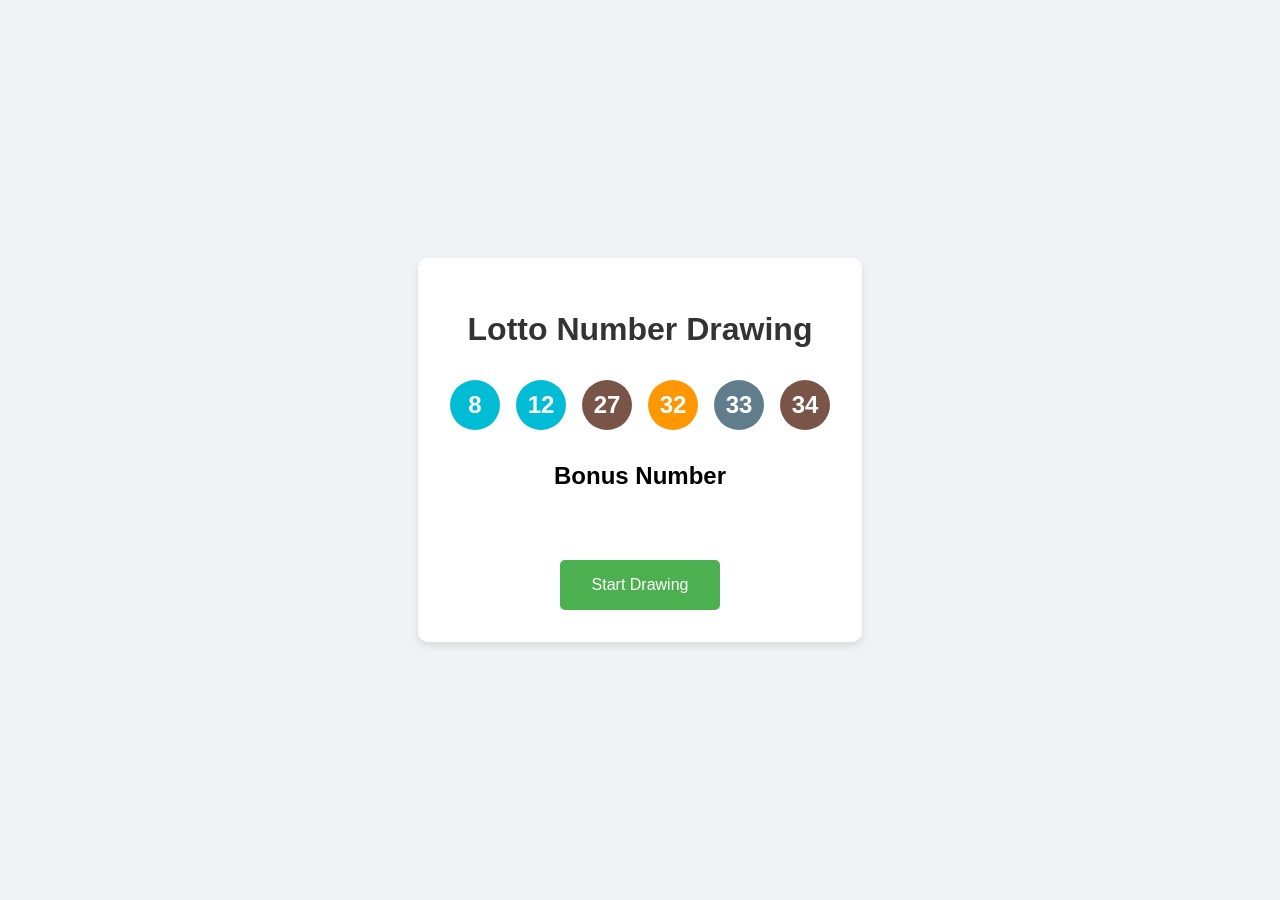
==== index.html @ d831236a "Upload all project files to GitHub" ====
<!DOCTYPE html>
<html lang="en">
<head>
    <meta charset="UTF-8">
    <meta name="viewport" content="width=device-width, initial-scale=1.0">
    <title>Lotto Number Drawing</title>
    <link rel="stylesheet" href="style.css">
</head>
<body>
    <div class="container">
        <h1>Lotto Number Drawing</h1>
        <div id="numbers" class="numbers-container"></div>
        <div id="bonus-container" class="bonus-container">
            <h2>Bonus Number</h2>
            <div id="bonus-number" class="number"></div>
        </div>
        <button id="generate-btn">Start Drawing</button>
    </div>
    <script src="main.js"></script>
</body>
</html>
---- style.css ----
body {
    font-family: 'Arial', sans-serif;
    background-color: #f0f2f5;
    display: flex;
    justify-content: center;
    align-items: center;
    height: 100vh;
    margin: 0;
}

.container {
    background-color: #fff;
    padding: 2rem;
    border-radius: 10px;
    box-shadow: 0 4px 8px rgba(0, 0, 0, 0.1);
    text-align: center;
}

h1 {
    color: #333;
}

.numbers-container {
    display: flex;
    justify-content: center;
    gap: 1rem;
    margin: 2rem 0;
}

.number {
    width: 50px;
    height: 50px;
    border-radius: 50%;
    display: flex;
    justify-content: center;
    align-items: center;
    font-size: 1.5rem;
    font-weight: bold;
    color: #fff;
}

#generate-btn {
    background-color: #4CAF50;
    color: white;
    padding: 1rem 2rem;
    border: none;
    border-radius: 5px;
    cursor: pointer;
    font-size: 1rem;
    transition: background-color 0.3s;
}

#generate-btn:hover {
    background-color: #45a049;
}
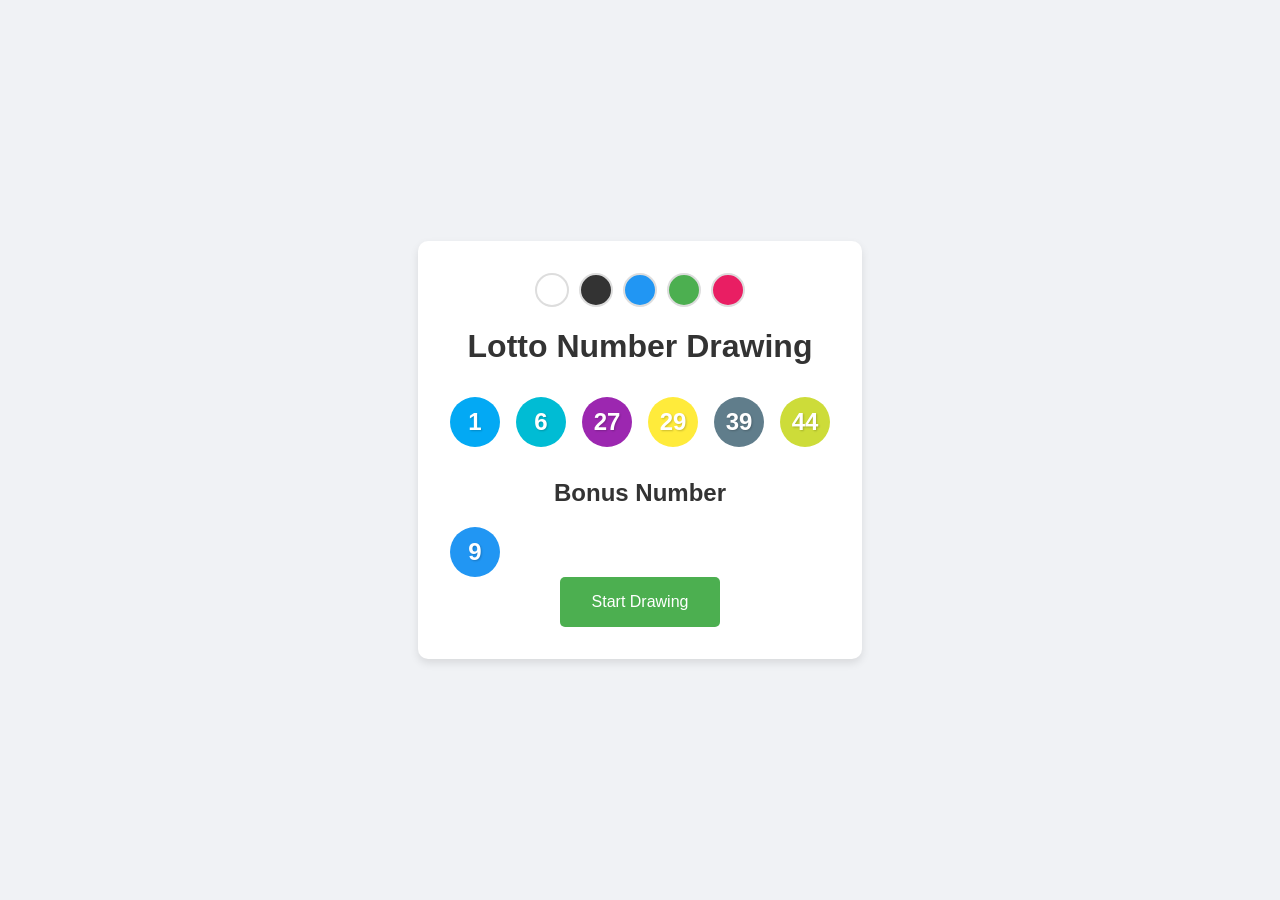
==== commit ff66c39e: "Add 5 themes (Dark, White, Blue, Green, Pink) and bonus number logic" ====
--- a/index.html
+++ b/index.html
@@ -8,6 +8,13 @@
 </head>
 <body>
     <div class="container">
+        <div class="theme-selector">
+            <div class="theme-btn btn-white" data-theme="white"></div>
+            <div class="theme-btn btn-dark" data-theme="dark"></div>
+            <div class="theme-btn btn-blue" data-theme="blue"></div>
+            <div class="theme-btn btn-green" data-theme="green"></div>
+            <div class="theme-btn btn-pink" data-theme="pink"></div>
+        </div>
         <h1>Lotto Number Drawing</h1>
         <div id="numbers" class="numbers-container"></div>
         <div id="bonus-container" class="bonus-container">
--- a/style.css
+++ b/style.css
@@ -1,24 +1,93 @@
+:root {
+    --bg-color: #f0f2f5;
+    --container-bg: #fff;
+    --text-color: #333;
+    --btn-bg: #4CAF50;
+    --btn-hover: #45a049;
+}
+
+body.theme-dark {
+    --bg-color: #1a1a1a;
+    --container-bg: #2d2d2d;
+    --text-color: #f0f2f5;
+    --btn-bg: #555;
+    --btn-hover: #777;
+}
+
+body.theme-blue {
+    --bg-color: #e3f2fd;
+    --container-bg: #ffffff;
+    --text-color: #0d47a1;
+    --btn-bg: #2196f3;
+    --btn-hover: #1976d2;
+}
+
+body.theme-green {
+    --bg-color: #e8f5e9;
+    --container-bg: #ffffff;
+    --text-color: #1b5e20;
+    --btn-bg: #4caf50;
+    --btn-hover: #388e3c;
+}
+
+body.theme-pink {
+    --bg-color: #fce4ec;
+    --container-bg: #ffffff;
+    --text-color: #880e4f;
+    --btn-bg: #e91e63;
+    --btn-hover: #c2185b;
+}
+
 body {
     font-family: 'Arial', sans-serif;
-    background-color: #f0f2f5;
+    background-color: var(--bg-color);
+    color: var(--text-color);
     display: flex;
     justify-content: center;
     align-items: center;
     height: 100vh;
     margin: 0;
+    transition: all 0.3s ease;
 }
 
 .container {
-    background-color: #fff;
+    background-color: var(--container-bg);
     padding: 2rem;
     border-radius: 10px;
     box-shadow: 0 4px 8px rgba(0, 0, 0, 0.1);
     text-align: center;
+    transition: all 0.3s ease;
 }
 
 h1 {
-    color: #333;
+    color: var(--text-color);
 }
+
+.theme-selector {
+    margin-bottom: 20px;
+    display: flex;
+    justify-content: center;
+    gap: 10px;
+}
+
+.theme-btn {
+    width: 30px;
+    height: 30px;
+    border-radius: 50%;
+    border: 2px solid #ddd;
+    cursor: pointer;
+    transition: transform 0.2s;
+}
+
+.theme-btn:hover {
+    transform: scale(1.1);
+}
+
+.btn-white { background-color: #fff; }
+.btn-dark { background-color: #333; }
+.btn-blue { background-color: #2196f3; }
+.btn-green { background-color: #4caf50; }
+.btn-pink { background-color: #e91e63; }
 
 .numbers-container {
     display: flex;
@@ -37,10 +106,11 @@
     font-size: 1.5rem;
     font-weight: bold;
     color: #fff;
+    text-shadow: 1px 1px 2px rgba(0,0,0,0.2);
 }
 
 #generate-btn {
-    background-color: #4CAF50;
+    background-color: var(--btn-bg);
     color: white;
     padding: 1rem 2rem;
     border: none;
@@ -51,5 +121,5 @@
 }
 
 #generate-btn:hover {
-    background-color: #45a049;
+    background-color: var(--btn-hover);
 }
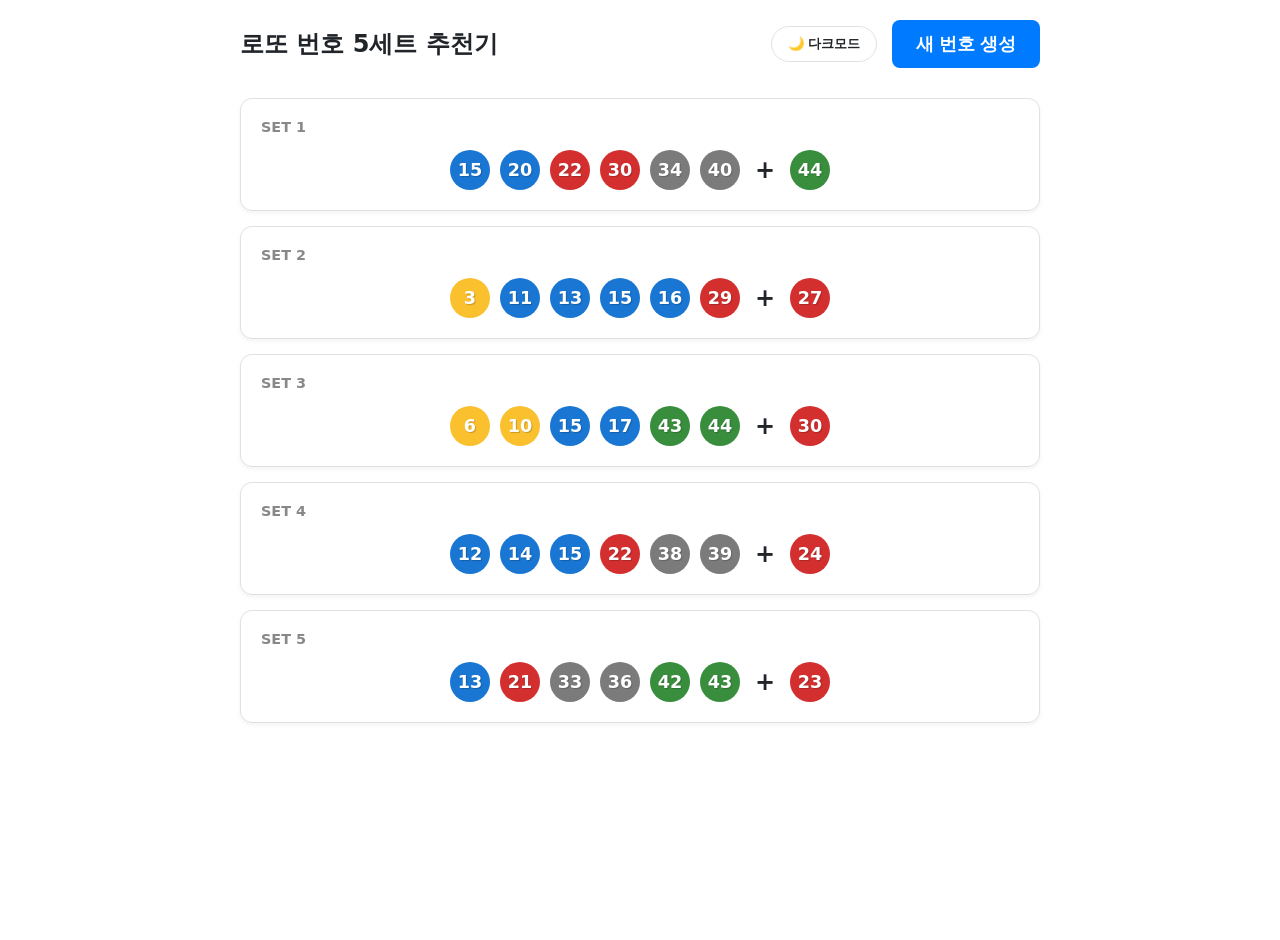
==== commit 2f442324: "Update to 5 sets of lotto numbers and Dark/White mode toggle" ====
--- a/index.html
+++ b/index.html
@@ -1,28 +1,24 @@
 <!DOCTYPE html>
-<html lang="en">
+<html lang="ko">
 <head>
     <meta charset="UTF-8">
     <meta name="viewport" content="width=device-width, initial-scale=1.0">
-    <title>Lotto Number Drawing</title>
+    <title>로또 5세트 추천기 - 다크모드 지원</title>
     <link rel="stylesheet" href="style.css">
 </head>
 <body>
-    <div class="container">
-        <div class="theme-selector">
-            <div class="theme-btn btn-white" data-theme="white"></div>
-            <div class="theme-btn btn-dark" data-theme="dark"></div>
-            <div class="theme-btn btn-blue" data-theme="blue"></div>
-            <div class="theme-btn btn-green" data-theme="green"></div>
-            <div class="theme-btn btn-pink" data-theme="pink"></div>
+    <div class="header">
+        <h1>로또 번호 5세트 추천기</h1>
+        <div class="controls">
+            <button id="theme-toggle">🌙 다크모드</button>
+            <button id="generate-btn">새 번호 생성</button>
         </div>
-        <h1>Lotto Number Drawing</h1>
-        <div id="numbers" class="numbers-container"></div>
-        <div id="bonus-container" class="bonus-container">
-            <h2>Bonus Number</h2>
-            <div id="bonus-number" class="number"></div>
-        </div>
-        <button id="generate-btn">Start Drawing</button>
     </div>
+
+    <div id="results-container" class="lotto-results">
+        <!-- 5세트 결과가 여기에 생성됩니다. -->
+    </div>
+
     <script src="main.js"></script>
 </body>
 </html>
--- a/style.css
+++ b/style.css
@@ -1,125 +1,135 @@
 :root {
-    --bg-color: #f0f2f5;
-    --container-bg: #fff;
-    --text-color: #333;
-    --btn-bg: #4CAF50;
-    --btn-hover: #45a049;
+    --bg-color: #ffffff;
+    --container-bg: #f8f9fa;
+    --text-color: #212529;
+    --card-bg: #ffffff;
+    --btn-bg: #007bff;
+    --btn-hover: #0056b3;
+    --border-color: #dee2e6;
 }
 
-body.theme-dark {
-    --bg-color: #1a1a1a;
-    --container-bg: #2d2d2d;
-    --text-color: #f0f2f5;
-    --btn-bg: #555;
-    --btn-hover: #777;
-}
-
-body.theme-blue {
-    --bg-color: #e3f2fd;
-    --container-bg: #ffffff;
-    --text-color: #0d47a1;
-    --btn-bg: #2196f3;
-    --btn-hover: #1976d2;
-}
-
-body.theme-green {
-    --bg-color: #e8f5e9;
-    --container-bg: #ffffff;
-    --text-color: #1b5e20;
-    --btn-bg: #4caf50;
-    --btn-hover: #388e3c;
-}
-
-body.theme-pink {
-    --bg-color: #fce4ec;
-    --container-bg: #ffffff;
-    --text-color: #880e4f;
-    --btn-bg: #e91e63;
-    --btn-hover: #c2185b;
+body.dark-mode {
+    --bg-color: #121212;
+    --container-bg: #1e1e1e;
+    --text-color: #e0e0e0;
+    --card-bg: #2d2d2d;
+    --btn-bg: #375a7f;
+    --btn-hover: #2b4764;
+    --border-color: #444;
 }
 
 body {
-    font-family: 'Arial', sans-serif;
+    font-family: 'Pretendard', -apple-system, BlinkMacSystemFont, system-ui, Roboto, sans-serif;
     background-color: var(--bg-color);
     color: var(--text-color);
+    margin: 0;
+    padding: 20px;
     display: flex;
-    justify-content: center;
+    flex-direction: column;
     align-items: center;
-    height: 100vh;
-    margin: 0;
-    transition: all 0.3s ease;
+    min-height: 100vh;
+    transition: background-color 0.3s, color 0.3s;
 }
 
-.container {
-    background-color: var(--container-bg);
-    padding: 2rem;
-    border-radius: 10px;
-    box-shadow: 0 4px 8px rgba(0, 0, 0, 0.1);
-    text-align: center;
-    transition: all 0.3s ease;
+.header {
+    width: 100%;
+    max-width: 800px;
+    display: flex;
+    justify-content: space-between;
+    align-items: center;
+    margin-bottom: 30px;
 }
 
-h1 {
-    color: var(--text-color);
+h1 { margin: 0; font-size: 1.5rem; }
+
+.controls {
+    display: flex;
+    gap: 15px;
+    align-items: center;
 }
 
-.theme-selector {
-    margin-bottom: 20px;
-    display: flex;
-    justify-content: center;
-    gap: 10px;
-}
-
-.theme-btn {
-    width: 30px;
-    height: 30px;
-    border-radius: 50%;
-    border: 2px solid #ddd;
+#theme-toggle {
+    padding: 8px 16px;
     cursor: pointer;
-    transition: transform 0.2s;
-}
-
-.theme-btn:hover {
-    transform: scale(1.1);
-}
-
-.btn-white { background-color: #fff; }
-.btn-dark { background-color: #333; }
-.btn-blue { background-color: #2196f3; }
-.btn-green { background-color: #4caf50; }
-.btn-pink { background-color: #e91e63; }
-
-.numbers-container {
-    display: flex;
-    justify-content: center;
-    gap: 1rem;
-    margin: 2rem 0;
-}
-
-.number {
-    width: 50px;
-    height: 50px;
-    border-radius: 50%;
-    display: flex;
-    justify-content: center;
-    align-items: center;
-    font-size: 1.5rem;
+    border-radius: 20px;
+    border: 1px solid var(--border-color);
+    background: var(--card-bg);
+    color: var(--text-color);
     font-weight: bold;
-    color: #fff;
-    text-shadow: 1px 1px 2px rgba(0,0,0,0.2);
 }
 
 #generate-btn {
+    padding: 12px 24px;
     background-color: var(--btn-bg);
     color: white;
-    padding: 1rem 2rem;
     border: none;
-    border-radius: 5px;
+    border-radius: 8px;
     cursor: pointer;
-    font-size: 1rem;
-    transition: background-color 0.3s;
+    font-size: 1.1rem;
+    font-weight: bold;
+    transition: background-color 0.2s;
 }
 
 #generate-btn:hover {
     background-color: var(--btn-hover);
-}+}
+
+.lotto-results {
+    width: 100%;
+    max-width: 800px;
+    display: grid;
+    grid-template-columns: 1fr;
+    gap: 15px;
+}
+
+.lotto-set {
+    background-color: var(--card-bg);
+    border: 1px solid var(--border-color);
+    padding: 20px;
+    border-radius: 12px;
+    display: flex;
+    flex-direction: column;
+    gap: 10px;
+    box-shadow: 0 2px 4px rgba(0,0,0,0.05);
+}
+
+.set-title {
+    font-weight: bold;
+    font-size: 0.9rem;
+    color: #888;
+    margin-bottom: 5px;
+}
+
+.numbers-row {
+    display: flex;
+    flex-wrap: wrap;
+    gap: 10px;
+    align-items: center;
+    justify-content: center;
+}
+
+.ball {
+    width: 40px;
+    height: 40px;
+    border-radius: 50%;
+    display: flex;
+    align-items: center;
+    justify-content: center;
+    color: white;
+    font-weight: bold;
+    font-size: 1.1rem;
+    text-shadow: 1px 1px 1px rgba(0,0,0,0.2);
+}
+
+.plus-sign {
+    font-size: 1.5rem;
+    font-weight: bold;
+    margin: 0 5px;
+}
+
+/* Ball Colors */
+.ball-1-10 { background-color: #fbc02d; } /* Yellow */
+.ball-11-20 { background-color: #1976d2; } /* Blue */
+.ball-21-30 { background-color: #d32f2f; } /* Red */
+.ball-31-40 { background-color: #7b7b7b; } /* Gray */
+.ball-41-45 { background-color: #388e3c; } /* Green */
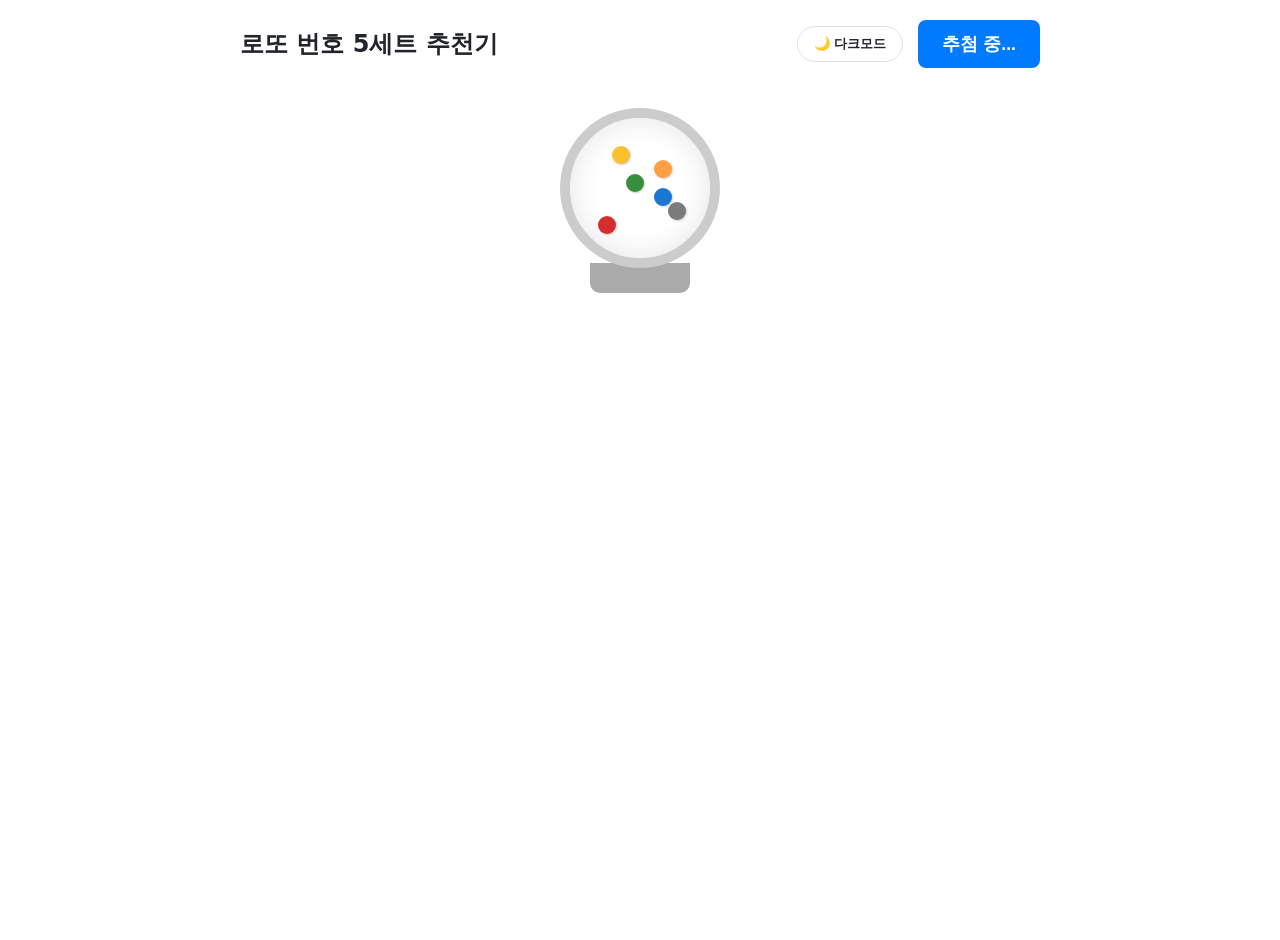
==== commit 4a9c680a: "Add CSS-based animated lotto machine" ====
--- a/index.html
+++ b/index.html
@@ -15,6 +15,19 @@
         </div>
     </div>
 
+    <!-- Lotto Machine -->
+    <div class="machine-container">
+        <div id="lotto-drum" class="lotto-drum">
+            <div class="mini-ball"></div>
+            <div class="mini-ball"></div>
+            <div class="mini-ball"></div>
+            <div class="mini-ball"></div>
+            <div class="mini-ball"></div>
+            <div class="mini-ball"></div>
+        </div>
+        <div class="drum-stand"></div>
+    </div>
+
     <div id="results-container" class="lotto-results">
         <!-- 5세트 결과가 여기에 생성됩니다. -->
     </div>
--- a/style.css
+++ b/style.css
@@ -37,7 +37,7 @@
     display: flex;
     justify-content: space-between;
     align-items: center;
-    margin-bottom: 30px;
+    margin-bottom: 20px;
 }
 
 h1 { margin: 0; font-size: 1.5rem; }
@@ -74,36 +74,139 @@
     background-color: var(--btn-hover);
 }
 
+/* Lotto Machine Styles */
+.machine-container {
+    margin: 20px 0 40px 0;
+    position: relative;
+    width: 180px;
+    height: 200px;
+    display: flex;
+    flex-direction: column;
+    align-items: center;
+}
+
+.lotto-drum {
+    width: 140px;
+    height: 140px;
+    border: 10px solid #ccc;
+    border-radius: 50%;
+    position: relative;
+    background: rgba(255, 255, 255, 0.3);
+    box-shadow: inset 0 0 30px rgba(0,0,0,0.1);
+    display: flex;
+    justify-content: center;
+    align-items: center;
+    overflow: hidden;
+    z-index: 2;
+}
+
+body.dark-mode .lotto-drum {
+    border-color: #555;
+    background: rgba(255, 255, 255, 0.05);
+}
+
+/* Balls inside drum */
+.mini-ball {
+    position: absolute;
+    width: 18px;
+    height: 18px;
+    border-radius: 50%;
+    box-shadow: 1px 1px 2px rgba(0,0,0,0.2);
+}
+
+.mini-ball:nth-child(1) { top: 20%; left: 30%; background: #fbc02d; }
+.mini-ball:nth-child(2) { top: 50%; left: 60%; background: #1976d2; }
+.mini-ball:nth-child(3) { top: 70%; left: 20%; background: #d32f2f; }
+.mini-ball:nth-child(4) { top: 40%; left: 40%; background: #388e3c; }
+.mini-ball:nth-child(5) { top: 60%; left: 70%; background: #7b7b7b; }
+.mini-ball:nth-child(6) { top: 30%; left: 60%; background: #ff9f43; }
+
+.spinning {
+    animation: rotate-drum 0.3s infinite linear;
+}
+
+.spinning .mini-ball {
+    animation: bounce 0.15s infinite alternate;
+}
+
+.drum-stand {
+    width: 100px;
+    height: 30px;
+    background: #aaa;
+    margin-top: -5px;
+    border-radius: 0 0 10px 10px;
+    position: relative;
+    z-index: 1;
+}
+
+body.dark-mode .drum-stand {
+    background: #444;
+}
+
+@keyframes rotate-drum {
+    from { transform: rotate(0deg); }
+    to { transform: rotate(360deg); }
+}
+
+@keyframes bounce {
+    from { transform: translate(0, 0); }
+    to { transform: translate(25px, 35px); }
+}
+
+/* Result Styles */
 .lotto-results {
     width: 100%;
     max-width: 800px;
     display: grid;
     grid-template-columns: 1fr;
-    gap: 15px;
+    gap: 20px;
 }
 
 .lotto-set {
     background-color: var(--card-bg);
     border: 1px solid var(--border-color);
+    border-radius: 15px;
+    display: flex;
+    flex-direction: column;
+    overflow: hidden;
+    box-shadow: 0 4px 12px rgba(0,0,0,0.08);
+    transition: transform 0.2s;
+}
+
+.lotto-set:hover {
+    transform: translateY(-2px);
+}
+
+.set-banner {
+    padding: 10px 20px;
+    color: white;
+    font-weight: bold;
+    font-size: 1rem;
+    display: flex;
+    justify-content: space-between;
+    align-items: center;
+}
+
+.banner-1 { background: linear-gradient(90deg, #ff6b6b, #ee5253); }
+.banner-2 { background: linear-gradient(90deg, #54a0ff, #2e86de); }
+.banner-3 { background: linear-gradient(90deg, #1dd1a1, #10ac84); }
+.banner-4 { background: linear-gradient(90deg, #feca57, #ff9f43); }
+.banner-5 { background: linear-gradient(90deg, #5f27cd, #341f97); }
+
+.set-content {
     padding: 20px;
-    border-radius: 12px;
-    display: flex;
-    flex-direction: column;
-    gap: 10px;
-    box-shadow: 0 2px 4px rgba(0,0,0,0.05);
 }
 
 .set-title {
     font-weight: bold;
     font-size: 0.9rem;
-    color: #888;
-    margin-bottom: 5px;
+    color: rgba(255,255,255,0.9);
 }
 
 .numbers-row {
     display: flex;
     flex-wrap: wrap;
-    gap: 10px;
+    gap: 12px;
     align-items: center;
     justify-content: center;
 }
@@ -127,9 +230,8 @@
     margin: 0 5px;
 }
 
-/* Ball Colors */
-.ball-1-10 { background-color: #fbc02d; } /* Yellow */
-.ball-11-20 { background-color: #1976d2; } /* Blue */
-.ball-21-30 { background-color: #d32f2f; } /* Red */
-.ball-31-40 { background-color: #7b7b7b; } /* Gray */
-.ball-41-45 { background-color: #388e3c; } /* Green */
+.ball-1-10 { background-color: #fbc02d; }
+.ball-11-20 { background-color: #1976d2; }
+.ball-21-30 { background-color: #d32f2f; }
+.ball-31-40 { background-color: #7b7b7b; }
+.ball-41-45 { background-color: #388e3c; }
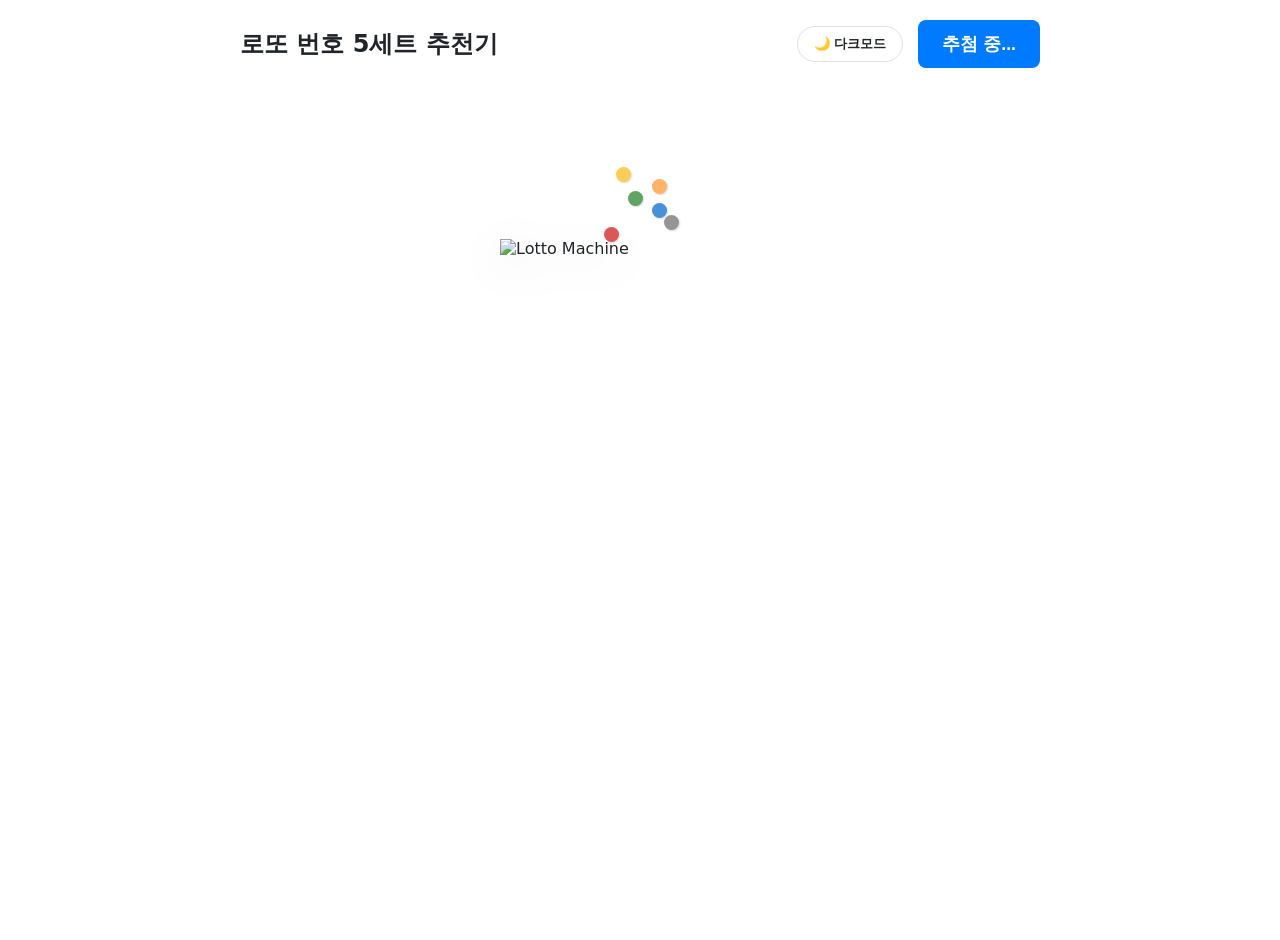
==== commit 63f5297a: "Replace CSS drum with real lotto machine image and enhance broadcast animation" ====
--- a/index.html
+++ b/index.html
@@ -15,17 +15,19 @@
         </div>
     </div>
 
-    <!-- Lotto Machine -->
+    <!-- Real Lotto Machine Image -->
     <div class="machine-container">
-        <div id="lotto-drum" class="lotto-drum">
-            <div class="mini-ball"></div>
-            <div class="mini-ball"></div>
-            <div class="mini-ball"></div>
-            <div class="mini-ball"></div>
-            <div class="mini-ball"></div>
-            <div class="mini-ball"></div>
+        <div id="lotto-drum" class="lotto-drum-wrapper">
+            <img src="https://img.freepik.com/premium-vector/lottery-machine-with-balls-inside-isolated-white-background_655634-585.jpg" alt="Lotto Machine" class="actual-machine-img">
+            <div class="mini-balls-container">
+                <div class="mini-ball"></div>
+                <div class="mini-ball"></div>
+                <div class="mini-ball"></div>
+                <div class="mini-ball"></div>
+                <div class="mini-ball"></div>
+                <div class="mini-ball"></div>
+            </div>
         </div>
-        <div class="drum-stand"></div>
     </div>
 
     <div id="results-container" class="lotto-results">
--- a/style.css
+++ b/style.css
@@ -37,7 +37,7 @@
     display: flex;
     justify-content: space-between;
     align-items: center;
-    margin-bottom: 20px;
+    margin-bottom: 10px;
 }
 
 h1 { margin: 0; font-size: 1.5rem; }
@@ -74,46 +74,66 @@
     background-color: var(--btn-hover);
 }
 
-/* Lotto Machine Styles */
+/* Real Lotto Machine Styles */
 .machine-container {
     margin: 20px 0 40px 0;
     position: relative;
-    width: 180px;
-    height: 200px;
+    width: 280px;
+    height: 300px;
     display: flex;
     flex-direction: column;
     align-items: center;
 }
 
-.lotto-drum {
-    width: 140px;
-    height: 140px;
-    border: 10px solid #ccc;
+.lotto-drum-wrapper {
+    width: 100%;
+    height: 100%;
+    position: relative;
+    display: flex;
+    justify-content: center;
+    align-items: center;
+}
+
+.actual-machine-img {
+    width: 100%;
+    height: auto;
+    max-height: 280px;
+    object-fit: contain;
+    z-index: 1;
+    filter: drop-shadow(0 10px 20px rgba(0,0,0,0.1));
+}
+
+body.dark-mode .actual-machine-img {
+    filter: drop-shadow(0 10px 20px rgba(255,255,255,0.05)) contrast(1.1);
+}
+
+/* Spinning effect for the whole machine or just drum part */
+.spinning .actual-machine-img {
+    animation: shake-machine 0.1s infinite alternate;
+}
+
+.mini-balls-container {
+    position: absolute;
+    width: 120px;
+    height: 120px;
+    top: 35%;
+    left: 50%;
+    transform: translate(-50%, -50%);
+    z-index: 2;
+    overflow: hidden;
     border-radius: 50%;
-    position: relative;
-    background: rgba(255, 255, 255, 0.3);
-    box-shadow: inset 0 0 30px rgba(0,0,0,0.1);
-    display: flex;
-    justify-content: center;
-    align-items: center;
-    overflow: hidden;
-    z-index: 2;
-}
-
-body.dark-mode .lotto-drum {
-    border-color: #555;
-    background: rgba(255, 255, 255, 0.05);
-}
-
-/* Balls inside drum */
+}
+
 .mini-ball {
     position: absolute;
-    width: 18px;
-    height: 18px;
+    width: 15px;
+    height: 15px;
     border-radius: 50%;
     box-shadow: 1px 1px 2px rgba(0,0,0,0.2);
-}
-
+    opacity: 0.8;
+}
+
+/* Initially random positions */
 .mini-ball:nth-child(1) { top: 20%; left: 30%; background: #fbc02d; }
 .mini-ball:nth-child(2) { top: 50%; left: 60%; background: #1976d2; }
 .mini-ball:nth-child(3) { top: 70%; left: 20%; background: #d32f2f; }
@@ -121,36 +141,18 @@
 .mini-ball:nth-child(5) { top: 60%; left: 70%; background: #7b7b7b; }
 .mini-ball:nth-child(6) { top: 30%; left: 60%; background: #ff9f43; }
 
-.spinning {
-    animation: rotate-drum 0.3s infinite linear;
-}
-
 .spinning .mini-ball {
-    animation: bounce 0.15s infinite alternate;
-}
-
-.drum-stand {
-    width: 100px;
-    height: 30px;
-    background: #aaa;
-    margin-top: -5px;
-    border-radius: 0 0 10px 10px;
-    position: relative;
-    z-index: 1;
-}
-
-body.dark-mode .drum-stand {
-    background: #444;
-}
-
-@keyframes rotate-drum {
-    from { transform: rotate(0deg); }
-    to { transform: rotate(360deg); }
-}
-
-@keyframes bounce {
-    from { transform: translate(0, 0); }
-    to { transform: translate(25px, 35px); }
+    animation: crazy-bounce 0.1s infinite alternate;
+}
+
+@keyframes shake-machine {
+    from { transform: translate(-1px, 1px) rotate(-0.5deg); }
+    to { transform: translate(1px, -1px) rotate(0.5deg); }
+}
+
+@keyframes crazy-bounce {
+    0% { transform: translate(0, 0); }
+    100% { transform: translate(40px, 50px); }
 }
 
 /* Result Styles */
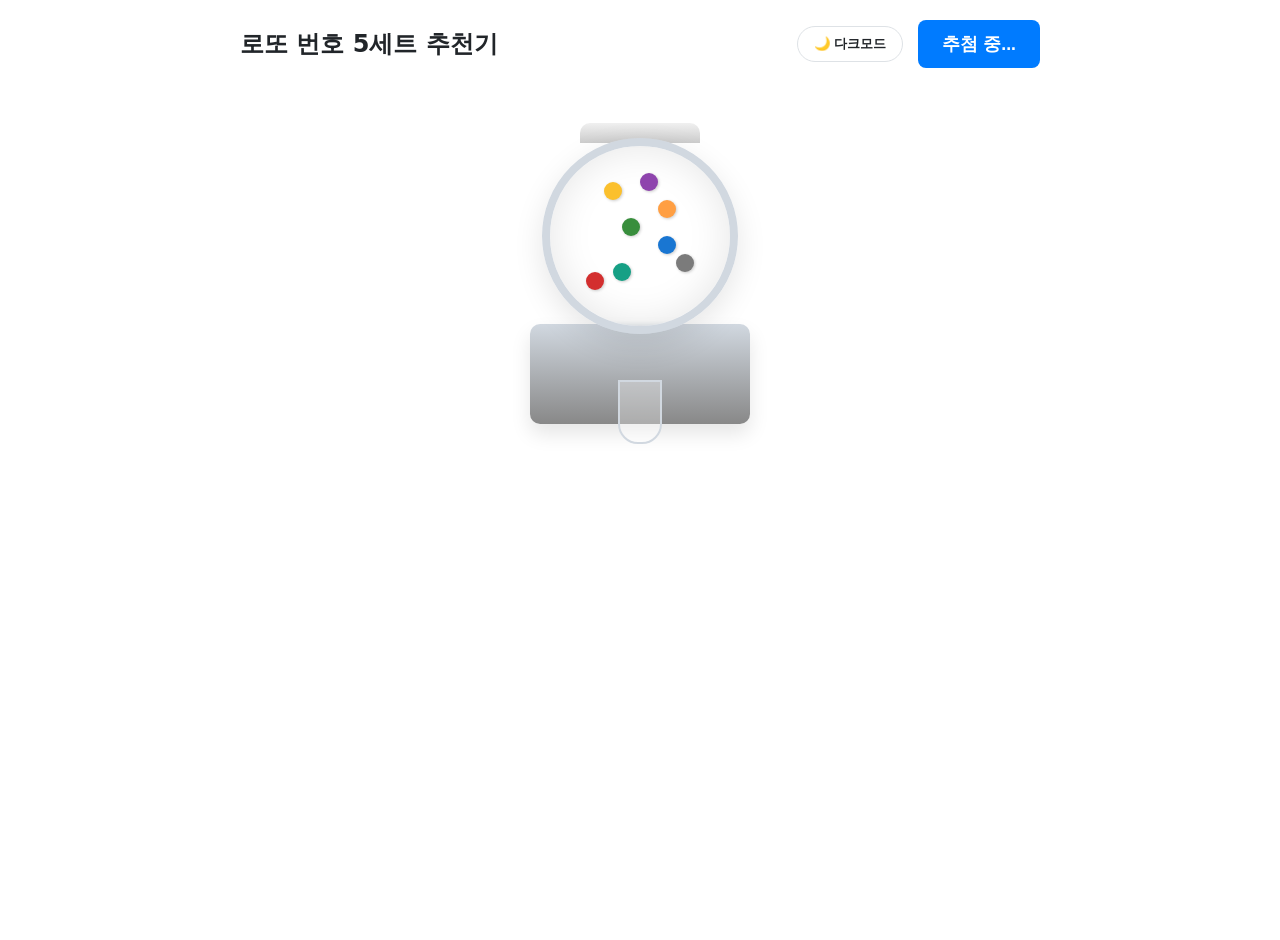
==== commit 8bc84f76: "Replace broken image with high-quality CSS-based lotto machine" ====
--- a/index.html
+++ b/index.html
@@ -15,17 +15,24 @@
         </div>
     </div>
 
-    <!-- Real Lotto Machine Image -->
+    <!-- Realistic CSS Lotto Machine -->
     <div class="machine-container">
-        <div id="lotto-drum" class="lotto-drum-wrapper">
-            <img src="https://img.freepik.com/premium-vector/lottery-machine-with-balls-inside-isolated-white-background_655634-585.jpg" alt="Lotto Machine" class="actual-machine-img">
-            <div class="mini-balls-container">
-                <div class="mini-ball"></div>
-                <div class="mini-ball"></div>
-                <div class="mini-ball"></div>
-                <div class="mini-ball"></div>
-                <div class="mini-ball"></div>
-                <div class="mini-ball"></div>
+        <div id="lotto-drum" class="realistic-machine">
+            <div class="machine-stand-top"></div>
+            <div class="drum-sphere">
+                <div class="inner-balls">
+                    <div class="mini-ball"></div>
+                    <div class="mini-ball"></div>
+                    <div class="mini-ball"></div>
+                    <div class="mini-ball"></div>
+                    <div class="mini-ball"></div>
+                    <div class="mini-ball"></div>
+                    <div class="mini-ball"></div>
+                    <div class="mini-ball"></div>
+                </div>
+            </div>
+            <div class="machine-base">
+                <div class="exit-tube"></div>
             </div>
         </div>
     </div>
--- a/style.css
+++ b/style.css
@@ -6,6 +6,8 @@
     --btn-bg: #007bff;
     --btn-hover: #0056b3;
     --border-color: #dee2e6;
+    --machine-color: #d1d8e0;
+    --glass-color: rgba(255, 255, 255, 0.4);
 }
 
 body.dark-mode {
@@ -16,6 +18,8 @@
     --btn-bg: #375a7f;
     --btn-hover: #2b4764;
     --border-color: #444;
+    --machine-color: #4b4b4b;
+    --glass-color: rgba(255, 255, 255, 0.1);
 }
 
 body {
@@ -37,7 +41,7 @@
     display: flex;
     justify-content: space-between;
     align-items: center;
-    margin-bottom: 10px;
+    margin-bottom: 20px;
 }
 
 h1 { margin: 0; font-size: 1.5rem; }
@@ -74,85 +78,121 @@
     background-color: var(--btn-hover);
 }
 
-/* Real Lotto Machine Styles */
+/* Realistic CSS Lotto Machine Styles */
 .machine-container {
     margin: 20px 0 40px 0;
     position: relative;
-    width: 280px;
-    height: 300px;
+    width: 300px;
+    height: 350px;
+    display: flex;
+    justify-content: center;
+    align-items: center;
+}
+
+.realistic-machine {
+    width: 240px;
+    height: 320px;
+    position: relative;
     display: flex;
     flex-direction: column;
     align-items: center;
 }
 
-.lotto-drum-wrapper {
+.drum-sphere {
+    width: 180px;
+    height: 180px;
+    border-radius: 50%;
+    border: 8px solid var(--machine-color);
+    background: var(--glass-color);
+    backdrop-filter: blur(2px);
+    position: relative;
+    z-index: 5;
+    box-shadow: inset 0 0 40px rgba(0,0,0,0.1), 0 10px 30px rgba(0,0,0,0.1);
+    overflow: hidden;
+    display: flex;
+    justify-content: center;
+    align-items: center;
+}
+
+.inner-balls {
     width: 100%;
     height: 100%;
     position: relative;
-    display: flex;
-    justify-content: center;
-    align-items: center;
-}
-
-.actual-machine-img {
-    width: 100%;
-    height: auto;
-    max-height: 280px;
-    object-fit: contain;
-    z-index: 1;
-    filter: drop-shadow(0 10px 20px rgba(0,0,0,0.1));
-}
-
-body.dark-mode .actual-machine-img {
-    filter: drop-shadow(0 10px 20px rgba(255,255,255,0.05)) contrast(1.1);
-}
-
-/* Spinning effect for the whole machine or just drum part */
-.spinning .actual-machine-img {
-    animation: shake-machine 0.1s infinite alternate;
-}
-
-.mini-balls-container {
+}
+
+.machine-stand-top {
+    width: 120px;
+    height: 20px;
+    background: linear-gradient(to bottom, #f0f0f0, #ccc);
+    border-radius: 10px 10px 0 0;
+    margin-bottom: -5px;
+}
+
+body.dark-mode .machine-stand-top {
+    background: linear-gradient(to bottom, #555, #333);
+}
+
+.machine-base {
+    width: 220px;
+    height: 100px;
+    background: linear-gradient(180deg, var(--machine-color), #888);
+    border-radius: 10px;
+    margin-top: -10px;
+    position: relative;
+    z-index: 2;
+    box-shadow: 0 10px 20px rgba(0,0,0,0.1);
+}
+
+body.dark-mode .machine-base {
+    background: linear-gradient(180deg, #444, #222);
+}
+
+.exit-tube {
+    width: 40px;
+    height: 60px;
+    background: rgba(255,255,255,0.3);
+    border: 2px solid var(--machine-color);
     position: absolute;
-    width: 120px;
-    height: 120px;
-    top: 35%;
+    bottom: -20px;
     left: 50%;
-    transform: translate(-50%, -50%);
-    z-index: 2;
-    overflow: hidden;
-    border-radius: 50%;
+    transform: translateX(-50%);
+    border-radius: 0 0 20px 20px;
+}
+
+/* Spinning / Shaking Animations */
+.spinning .drum-sphere {
+    animation: shake-sphere 0.1s infinite alternate;
+}
+
+.spinning .inner-balls .mini-ball {
+    animation: crazy-bounce 0.1s infinite alternate;
 }
 
 .mini-ball {
     position: absolute;
-    width: 15px;
-    height: 15px;
+    width: 18px;
+    height: 18px;
     border-radius: 50%;
-    box-shadow: 1px 1px 2px rgba(0,0,0,0.2);
-    opacity: 0.8;
-}
-
-/* Initially random positions */
+    box-shadow: 1px 1px 3px rgba(0,0,0,0.2);
+}
+
 .mini-ball:nth-child(1) { top: 20%; left: 30%; background: #fbc02d; }
 .mini-ball:nth-child(2) { top: 50%; left: 60%; background: #1976d2; }
 .mini-ball:nth-child(3) { top: 70%; left: 20%; background: #d32f2f; }
 .mini-ball:nth-child(4) { top: 40%; left: 40%; background: #388e3c; }
 .mini-ball:nth-child(5) { top: 60%; left: 70%; background: #7b7b7b; }
 .mini-ball:nth-child(6) { top: 30%; left: 60%; background: #ff9f43; }
-
-.spinning .mini-ball {
-    animation: crazy-bounce 0.1s infinite alternate;
-}
-
-@keyframes shake-machine {
-    from { transform: translate(-1px, 1px) rotate(-0.5deg); }
-    to { transform: translate(1px, -1px) rotate(0.5deg); }
+.mini-ball:nth-child(7) { top: 15%; left: 50%; background: #8e44ad; }
+.mini-ball:nth-child(8) { top: 65%; left: 35%; background: #16a085; }
+
+@keyframes shake-sphere {
+    from { transform: translate(-2px, 0); }
+    to { transform: translate(2px, 0); }
 }
 
 @keyframes crazy-bounce {
-    0% { transform: translate(0, 0); }
-    100% { transform: translate(40px, 50px); }
+    0% { transform: translate(0, 0) scale(1); }
+    100% { transform: translate(40px, 60px) scale(0.9); }
 }
 
 /* Result Styles */
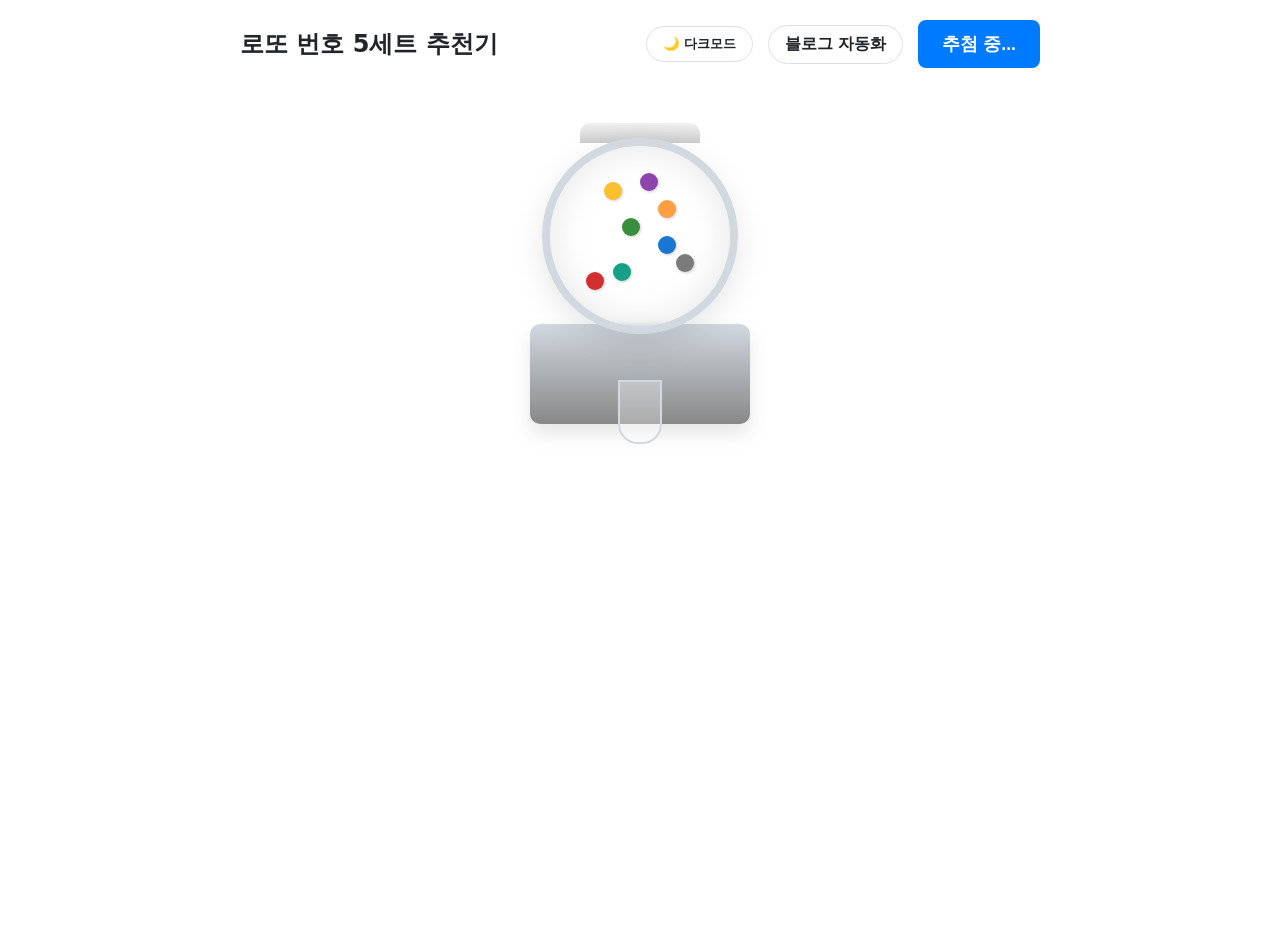
==== commit 8d0f676a: "feat: 메인 페이지에 네이버 블로그 자동화 링크 추가" ====
--- a/index.html
+++ b/index.html
@@ -11,6 +11,7 @@
         <h1>로또 번호 5세트 추천기</h1>
         <div class="controls">
             <button id="theme-toggle">🌙 다크모드</button>
+            <a href="naver.html" style="text-decoration:none; color:var(--text-color); font-weight:bold; border:1px solid var(--border-color); padding:8px 16px; border-radius:20px;">블로그 자동화</a>
             <button id="generate-btn">새 번호 생성</button>
         </div>
     </div>
--- a/style.css
+++ b/style.css
@@ -272,8 +272,118 @@
     margin: 0 5px;
 }
 
-.ball-1-10 { background-color: #fbc02d; }
-.ball-11-20 { background-color: #1976d2; }
-.ball-21-30 { background-color: #d32f2f; }
-.ball-31-40 { background-color: #7b7b7b; }
-.ball-41-45 { background-color: #388e3c; }
+/* Naver Blog Automation Styles */
+.container {
+    width: 100%;
+    max-width: 800px;
+    margin-top: 20px;
+}
+
+.form-container {
+    background-color: var(--card-bg);
+    padding: 30px;
+    border-radius: 15px;
+    box-shadow: 0 4px 12px rgba(0,0,0,0.08);
+    border: 1px solid var(--border-color);
+}
+
+.input-group {
+    margin-bottom: 20px;
+    display: flex;
+    flex-direction: column;
+    gap: 8px;
+}
+
+.input-group label {
+    font-weight: bold;
+    font-size: 0.9rem;
+}
+
+.input-group input, .input-group textarea {
+    padding: 12px;
+    border-radius: 8px;
+    border: 1px solid var(--border-color);
+    background-color: var(--bg-color);
+    color: var(--text-color);
+    font-size: 1rem;
+}
+
+.main-btn {
+    width: 100%;
+    padding: 15px;
+    background-color: #2db400; /* Naver Green */
+    color: white;
+    border: none;
+    border-radius: 8px;
+    cursor: pointer;
+    font-size: 1.1rem;
+    font-weight: bold;
+    transition: background-color 0.2s;
+}
+
+.main-btn:hover {
+    background-color: #279e00;
+}
+
+.main-btn:disabled {
+    background-color: #ccc;
+    cursor: not-allowed;
+}
+
+.status-box {
+    margin-top: 30px;
+    background-color: var(--container-bg);
+    padding: 20px;
+    border-radius: 12px;
+    border: 1px solid var(--border-color);
+}
+
+.status-box h3 {
+    margin-top: 0;
+    font-size: 1.1rem;
+}
+
+#status-list {
+    list-style: none;
+    padding: 0;
+    margin: 0;
+    max-height: 200px;
+    overflow-y: auto;
+}
+
+#status-list li {
+    padding: 8px 0;
+    border-bottom: 1px solid var(--border-color);
+    font-size: 0.9rem;
+}
+
+#status-list li:last-child {
+    border-bottom: none;
+}
+
+.generated-post {
+    margin-top: 30px;
+    padding: 20px;
+    border: 2px dashed #2db400;
+    border-radius: 12px;
+    background-color: var(--card-bg);
+}
+
+.generated-post h4 {
+    margin-top: 0;
+    color: #2db400;
+}
+
+.post-preview {
+    background: #f9f9f9;
+    padding: 15px;
+    border-radius: 8px;
+    color: #333;
+    margin-top: 10px;
+    white-space: pre-wrap;
+}
+
+body.dark-mode .post-preview {
+    background: #333;
+    color: #eee;
+}
